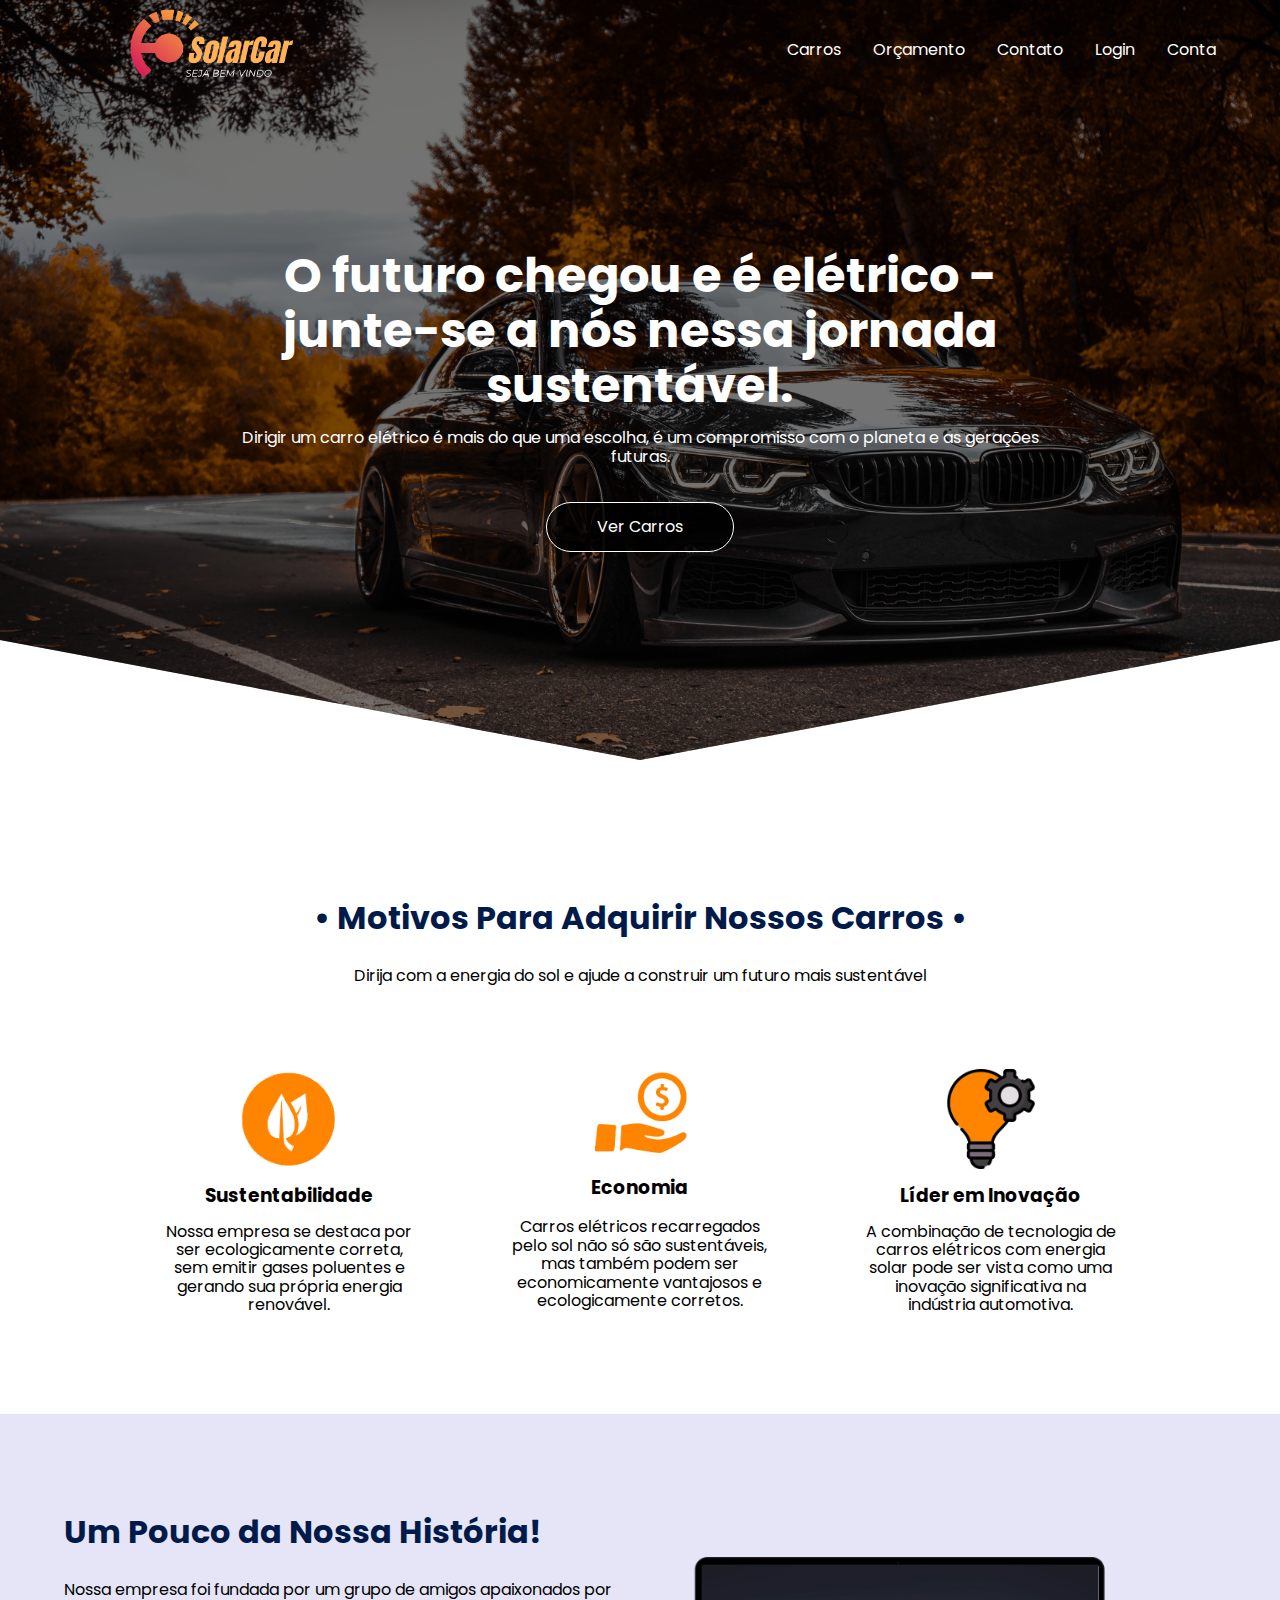
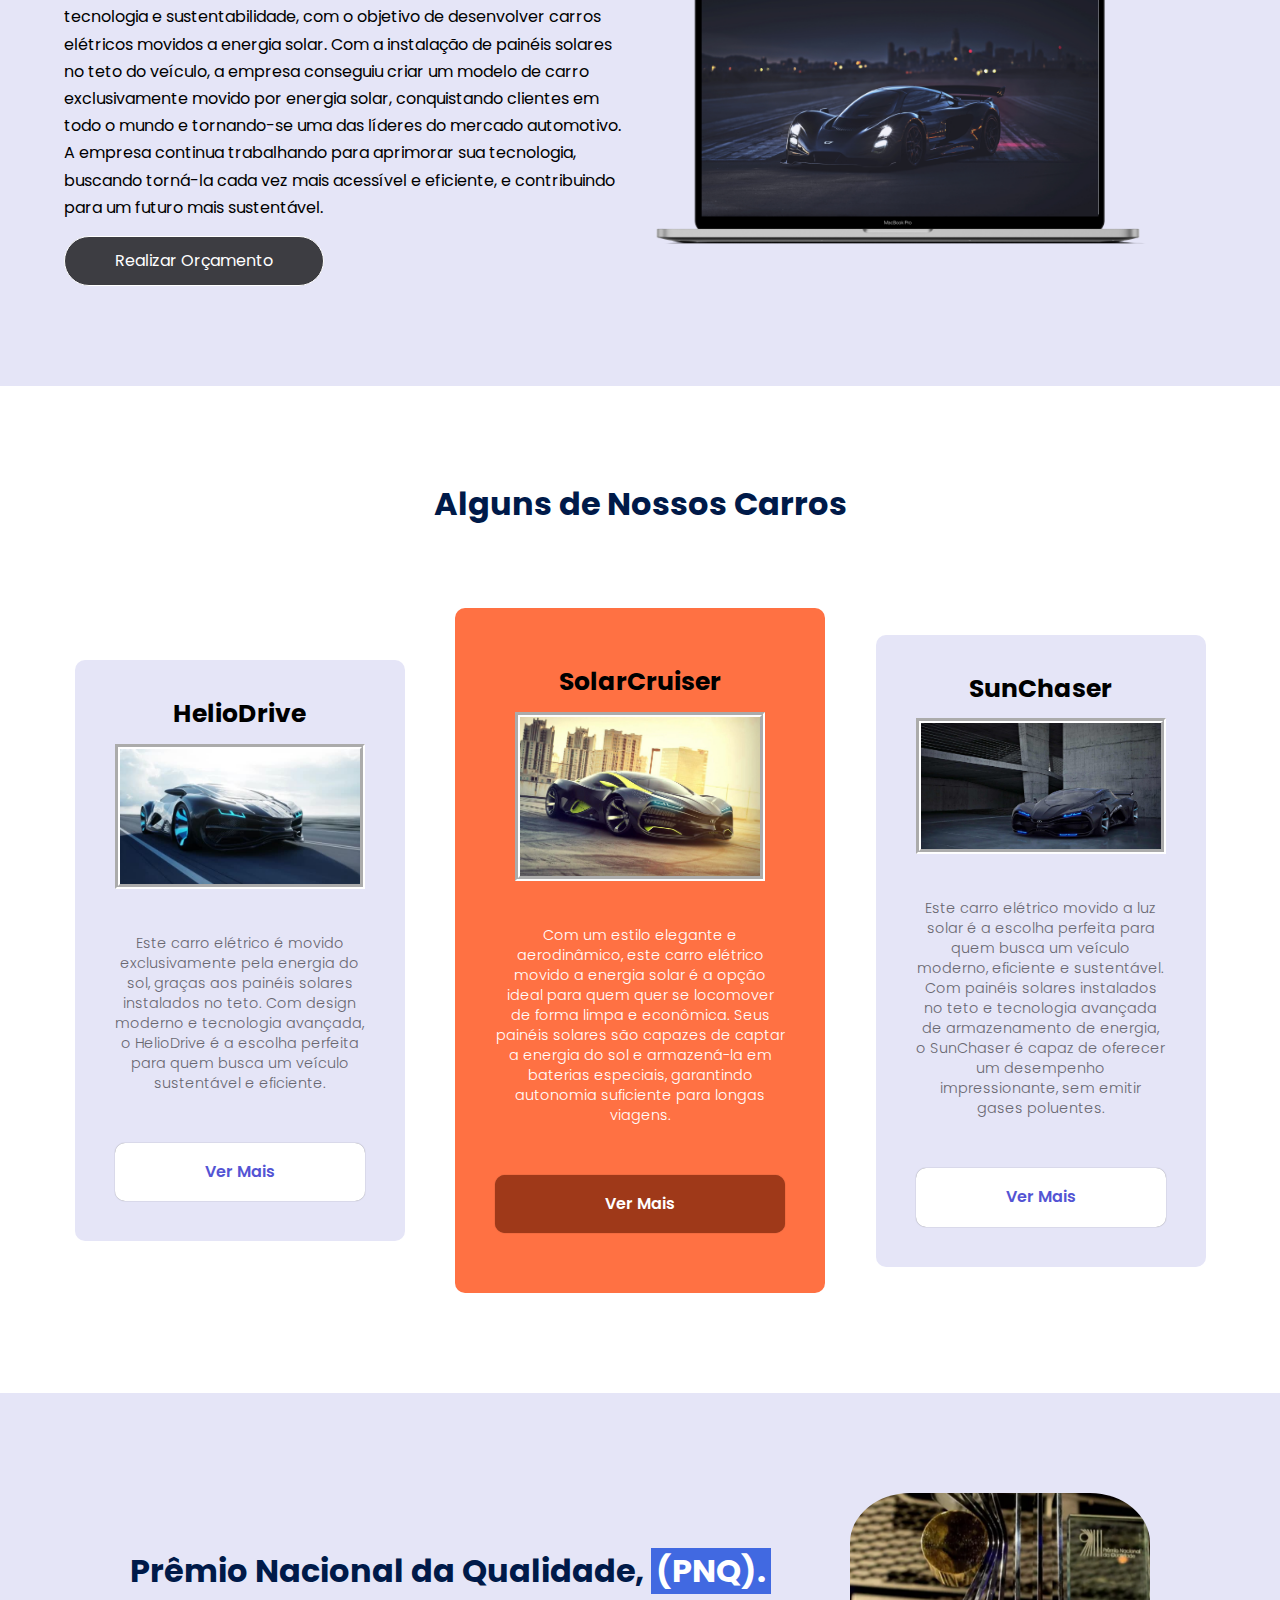
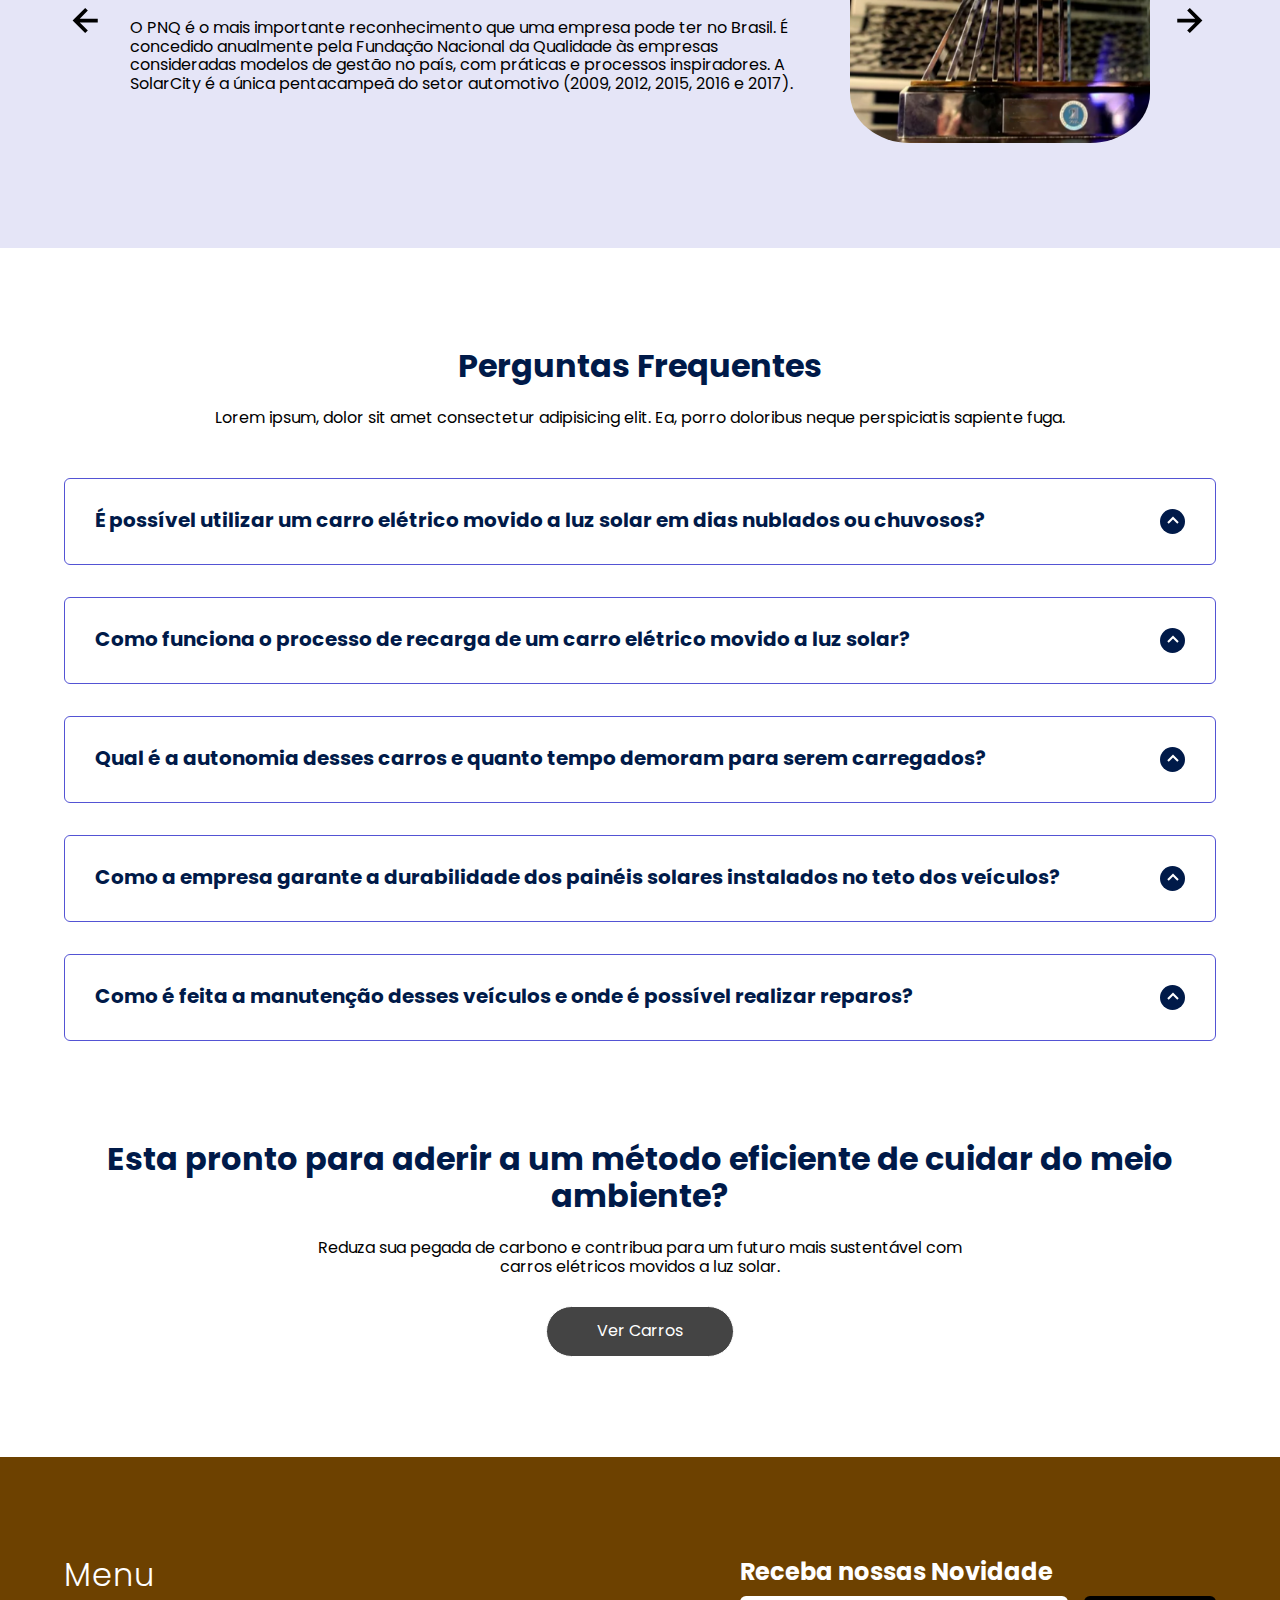
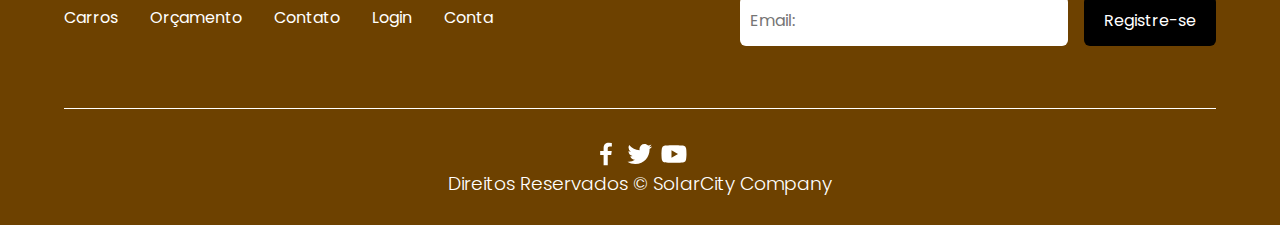
==== index.html @ 3d00c05b "SolarCity" ====
<!DOCTYPE html>
<html lang="pt-BR">

<head>
    <meta charset="UTF-8">
    <meta http-equiv="X-UA-Compatible" content="IE=edge">
    <meta name="viewport" content="width=device-width, initial-scale=1.0">
    <title>SolarCity</title>
    <link rel="shortcut icon" href="./images/icon_logo.png" type="image/x-icon">
    <link rel="stylesheet" href="./css/normalize.css">
    <link rel="stylesheet" href="./css/estilos.css">

    <meta name="theme-color" content="#2091F9">

    <meta name="title" content="SolarCar Company">
    <meta name="description"
        content="Descrição da página">
</head>

<body>

    <header class="hero">
        <nav class="nav container">
            <div class="nav__logo">
                <h2 class="nav__title">
                    <img src="/images/logo.png" width="300px" class="logo" />
                </h2>
            </div>

            <ul class="nav__link nav__link--menu">
                <li class="nav__items">
                    <a href="#" class="nav__links">Carros</a>
                </li>
                <li class="nav__items">
                    <a href="#" class="nav__links">Orçamento</a>
                </li>
                <li class="nav__items">
                    <a href="#" class="nav__links">Contato</a>
                </li>
                <li class="nav__items">
                    <a href="#" class="nav__links">Login</a>
                </li>
                <li class="nav__items">
                    <a href="#" class="nav__links">Conta</a>
                </li>

                <img src="./images/close.svg" class="nav__close">
            </ul>

            <div class="nav__menu">
                <img src="./images/menu.svg" class="nav__img">
            </div>
        </nav>

        <section class="hero__container container">
            <h1 class="hero__title">O futuro chegou e é elétrico - junte-se a nós nessa jornada sustentável.</h1>
            <p class="hero__paragraph">Dirigir um carro elétrico é mais do que uma escolha, é um compromisso com o planeta e as gerações futuras.</p>
            <a href="#" class="cta">Ver Carros</a>
        </section>
    </header>

    <main>
        <section class="container about">
            <h2 class="subtitle">• Motivos Para Adquirir Nossos Carros •</h2>
            <p class="about__paragraph">Dirija com a energia do sol e ajude a construir um futuro mais sustentável</p>

            <div class="about__main">
                <article class="about__icons">
                    <img src="./images/icon_sus.png" class="about__icon">
                    <h3 class="about__title">Sustentabilidade</h3>
                    <p class="about__paragrah"> Nossa empresa se destaca por ser ecologicamente correta, sem emitir gases poluentes e gerando sua própria energia renovável.</p>
                </article>

                <article class="about__icons">
                    <img src="./images/icon_econ.png" class="about__icon">
                    <h3 class="about__title">Economia</h3>
                    <p class="about__paragrah">Carros elétricos recarregados pelo sol não só são sustentáveis, mas também podem ser economicamente vantajosos e ecologicamente corretos.</p>
                </article>

                <article class="about__icons">
                    <img src="./images/icon_in.png" class="about__icon">
                    <h3 class="about__title">Líder em Inovação</h3>
                    <p class="about__paragrah">A combinação de tecnologia de carros elétricos com energia solar pode ser vista como uma inovação significativa na indústria automotiva.</p>
                </article>
            </div>
        </section>

        <section class="knowledge">
            <div class="knowledge__container container">
                <div class="knowledege__texts">
                    <h2 class="subtitle">Um Pouco da Nossa História!</h2>
                    <p class="knowledge__paragraph">Nossa empresa foi fundada por um grupo de amigos apaixonados por tecnologia e sustentabilidade, com o objetivo de desenvolver carros elétricos movidos a energia solar. Com a instalação de painéis solares no teto do veículo, a empresa conseguiu criar um modelo de carro exclusivamente movido por energia solar, conquistando clientes em todo o mundo e tornando-se uma das líderes do mercado automotivo. A empresa continua trabalhando para aprimorar sua tecnologia, buscando torná-la cada vez mais acessível e eficiente, e contribuindo para um futuro mais sustentável.</p>
                    <a href="#" class="cta">Realizar Orçamento</a>
                </div>

                <figure class="knowledge__picture">
                    <img src="./images/macbook.png" class="knowledge__img">
                </figure>
            </div>
        </section>

        <section class="price container">
            <h2 class="subtitle">Alguns de Nossos Carros</h2>

            <div class="price__table">
                <div class="price__element">
                    <p class="price__name">HelioDrive</p>
                    <div class="price__price">
                        <img src="/images/carroh.jpg" width="250px" />
                    </div>

                    <div class="price__items">
                        <p class="price__features">Este carro elétrico é movido exclusivamente pela energia do sol, graças aos painéis solares instalados no teto. Com design moderno e tecnologia avançada, o HelioDrive é a escolha perfeita para quem busca um veículo sustentável e eficiente.</p>
                    </div>

                    <a href="#" class="price__cta">Ver Mais</a>
                </div>


                <div class="price__element price__element--best">
                    <p class="price__name">SolarCruiser</p>
                    <div class="price__price">
                        <img src="/images/carrob.jpg" width="250px" />
                    </div>

                    <div class="price__items">
                        <p class="price__features">Com um estilo elegante e aerodinâmico, este carro elétrico movido a energia solar é a opção ideal para quem quer se locomover de forma limpa e econômica. Seus painéis solares são capazes de captar a energia do sol e armazená-la em baterias especiais, garantindo autonomia suficiente para longas viagens.</p>
                    </div>

                    <a href="#" class="price__cta">Ver Mais</a>
                </div>


                <div class="price__element">
                    <p class="price__name">SunChaser</p>
                    <div class="price__price">
                        <img src="/images/carroc.jpg" width="250px" />
                    </div>

                    <div class="price__items">
                        <p class="price__features">Este carro elétrico movido a luz solar é a escolha perfeita para quem busca um veículo moderno, eficiente e sustentável. Com painéis solares instalados no teto e tecnologia avançada de armazenamento de energia, o SunChaser é capaz de oferecer um desempenho impressionante, sem emitir gases poluentes.</p>
                    </div>

                    <a href="#" class="price__cta">Ver Mais</a>
                </div>


            </div>
        </section>

        <section class="testimony">
            <div class="testimony__container container">
                <img src="./images/leftarrow.svg" class="testimony__arrow" id="before">

                <section class="testimony__body testimony__body--show" data-id="1">
                    <div class="testimony__texts">
                        <h2 class="subtitle">Prêmio Nacional da Qualidade, <span class="testimony__course">(PNQ).</span></h2>
                        <p class="testimony__review">O PNQ é o mais importante reconhecimento que uma empresa pode ter no Brasil. É concedido anualmente pela Fundação Nacional da Qualidade às empresas consideradas modelos de gestão no país, com práticas e processos inspiradores. A SolarCity é a única pentacampeã do setor automotivo (2009, 2012, 2015, 2016 e 2017).</p>
                    </div>

                    <figure class="testimony__picture">
                        <img src="./images/premio1.png" class="testimony__img">
                    </figure>
                </section>

                <section class="testimony__body" data-id="2">
                    <div class="testimony__texts">
                        <h2 class="subtitle">Top of Business <span class="testimony__course">2009.</span></h2>
                        <p class="testimony__review">A SolarCity foi homenageada com o Prêmio Top of Business Internacional 2009, em reconhecimento ao seu expressivo crescimento e representatividade dentro de um mercado agressivo e competitivo como o automobilístico. Por sua presença global e perfil exportador, a empresa garantiu a premiação internacional. "Em um impressionante caso de empreendedorismo brasileiro, a SolarCity demonstra cada vez mais a sua força no competitivo mercado automobilístico mdundial..."</p>
                    </div>

                    <figure class="testimony__picture">
                        <img src="./images/topofbussines.PNG" class="testimony__img">
                    </figure>
                </section>


                <img src="./images/rightarrow.svg" class="testimony__arrow" id="next">
            </div>
        </section>

        <section class="questions container">
            <h2 class="subtitle">Perguntas Frequentes</h2>
            <p class="questions__paragraph">Lorem ipsum, dolor sit amet consectetur adipisicing elit. Ea, porro
                doloribus neque perspiciatis sapiente fuga.</p>

            <section class="questions__container">
                <article class="questions__padding">
                    <div class="questions__answer">
                        <h3 class="questions__title">É possível utilizar um carro elétrico movido a luz solar em dias nublados ou chuvosos?
                            <span class="questions__arrow">
                                <img src="./images/arrow.svg" class="questions__img">
                            </span>
                        </h3>

                        <p class="questions__show">Sim, é possível utilizar um carro elétrico movido a luz solar em dias nublados ou chuvosos, porém a quantidade de energia que pode ser gerada pelos painéis solares será menor. Nestes dias, o carro pode ser carregado através de uma fonte de energia elétrica convencional.</p>
                    </div>
                </article>

                <article class="questions__padding">
                    <div class="questions__answer">
                        <h3 class="questions__title">Como funciona o processo de recarga de um carro elétrico movido a luz solar?
                            <span class="questions__arrow">
                                <img src="./images/arrow.svg" class="questions__img">
                            </span>
                        </h3>

                        <p class="questions__show">O processo de recarga de um carro elétrico movido a luz solar começa com a captura da energia solar pelos painéis solares instalados no teto do veículo. Essa energia é convertida em energia elétrica e armazenada em baterias especiais. Quando o carro precisa de carga, a energia armazenada nas baterias é utilizada para alimentar o motor elétrico.</p>
                    </div>
                </article>

                <article class="questions__padding">
                    <div class="questions__answer">
                        <h3 class="questions__title">Qual é a autonomia desses carros e quanto tempo demoram para serem carregados?
                            <span class="questions__arrow">
                                <img src="./images/arrow.svg" class="questions__img">
                            </span>
                        </h3>

                        <p class="questions__show">A autonomia de um carro elétrico movido a luz solar varia de acordo com o modelo e as condições de uso. Em geral, a autonomia pode chegar a mais de 500 km em uma única carga. O tempo de carga varia de acordo com o tamanho da bateria e a capacidade dos painéis solares. Em condições ideais de luz solar, o tempo de recarga pode ser relativamente curto, em torno de 6 horas.</p>
                    </div>
                </article>


                <article class="questions__padding">
                    <div class="questions__answer">
                        <h3 class="questions__title">Como a empresa garante a durabilidade dos painéis solares instalados no teto dos veículos?
                            <span class="questions__arrow">
                                <img src="./images/arrow.svg" class="questions__img">
                            </span>
                        </h3>

                        <p class="questions__show">As empresas que produzem carros elétricos movidos a luz solar utilizam materiais de alta qualidade na fabricação dos painéis solares e realizam testes rigorosos para garantir a durabilidade e a resistência dos mesmos. Além disso, é importante realizar a manutenção regular dos painéis solares para garantir sua eficiência e prolongar sua vida útil.</p>
                    </div>
                </article>

                <article class="questions__padding">
                    <div class="questions__answer">
                        <h3 class="questions__title">Como é feita a manutenção desses veículos e onde é possível realizar reparos?
                            <span class="questions__arrow">
                                <img src="./images/arrow.svg" class="questions__img">
                            </span>
                        </h3>

                        <p class="questions__show">A manutenção de um carro elétrico movido a luz solar é semelhante à de um carro convencional, incluindo a troca de óleo e a verificação dos freios e suspensão. A diferença está na manutenção dos componentes elétricos e dos painéis solares. Geralmente, é possível realizar reparos em oficinas especializadas em veículos elétricos, que possuem os equipamentos e a expertise necessários. A empresa que produz o carro também pode oferecer serviços de manutenção e reparo em suas próprias oficinas.</p>
                    </div>
                </article>
            </section>

            <section class="questions__offer">
                <h2 class="subtitle">Esta pronto para aderir a um método eficiente de cuidar do meio ambiente?</h2>
                <p class="questions__copy">Reduza sua pegada de carbono e contribua para um futuro mais sustentável com carros elétricos movidos a luz solar.</p>
                <a href="#" class="cta">Ver Carros</a>
            </section>
        </section>
    </main>

    <footer class="footer">
        <section class="footer__container container">
            <nav class="nav nav--footer">
                <h2 class="footer__title">Menu</h2>

                <ul class="nav__link nav__link--footer">
                    <li class="nav__items">
                        <a href="#" class="nav__links">Carros</a>
                    </li>
                    <li class="nav__items">
                        <a href="#" class="nav__links">Orçamento</a>
                    </li>
                    <li class="nav__items">
                        <a href="#" class="nav__links">Contato</a>
                    </li>
                    <li class="nav__items">
                        <a href="#" class="nav__links">Login</a>
                    </li>
                    <li class="nav__items">
                        <a href="#" class="nav__links">Conta</a>
                    </li>
                </ul>
            </nav>

            <form class="footer__form" action="" method="POST">
                <h2 class="footer__newsletter">Receba nossas Novidade</h2>
                <div class="footer__inputs">
                    <input type="email" placeholder="Email:" class="footer__input" name="_replyto">
                    <input type="submit" value="Registre-se" class="footer__submit">
                </div>
            </form>
        </section>

        <section class="footer__copy container">
            <div class="footer__social">
                <a href="#" class="footer__icons"><img src="./images/facebook.svg" class="footer__img"></a>
                <a href="#" class="footer__icons"><img src="./images/twitter.svg" class="footer__img"></a>
                <a href="#" class="footer__icons"><img src="./images/youtube.svg" class="footer__img"></a>
            </div>

            <h3 class="footer__copyright">Direitos Reservados &copy; SolarCity Company</h3>
        </section>
    </footer>

    <script src="./js/slider.js"></script>
    <script src="./js/questions.js"></script>
    <script src="./js/menu.js"></script>
</body>

</html>
---- css/estilos.css ----
@import url('https://fonts.googleapis.com/css2?family=Poppins:wght@300;400;600;700&display=swap');

:root {
    --padding-container: 100px 0;
    --color-title: #001A49;
}

body {
    font-family: 'Poppins', sans-serif;
}
.logo {
    margin-top: 10px;
}

.container {
    width: 90%;
    max-width: 1200px;
    margin: 0 auto;
    overflow: hidden;
    padding: var(--padding-container);
}

.hero {
    width: 100%;
    height: 100vh;
    min-height: 600px;
    max-height: 800px;
    position: relative;
    display: grid;
    grid-template-rows: 100px 1fr;
    color: #fff;
}

.hero::before {
    content: "";
    position: absolute;
    top: 0;
    left: 0;
    width: 100%;
    height: 100%;
    background-image: linear-gradient(180deg, #0000008c 0%, #0000008c 100%), url('../images/carro.jpg');
    background-size: cover;
    clip-path: polygon(0 0, 100% 0, 100% 80%, 50% 95%, 0 80%);
    z-index: -1;
}


/* Nav */

.nav {
    --padding-container: 0;
    height: 100%;
    display: flex;
    align-items: center;
}

.nav__title {
    font-weight: 300;
}

.nav__link {
    margin-left: auto;
    padding: 0;
    display: grid;
    grid-auto-flow: column;
    grid-auto-columns: max-content;
    gap: 2em;
}

.nav__items {
    list-style: none;
}

.nav__links {
    color: #fff;
    text-decoration: none;
}

.nav__menu {
    margin-left: auto;
    cursor: pointer;
    display: none;
}

.nav__img {
    display: block;
    width: 30px;
}


.nav__close {
    display: var(--show, none);
}


/* Hero container */

.hero__container {
    max-width: 800px;
    --padding-container: 0;
    display: grid;
    grid-auto-rows: max-content;
    align-content: center;
    gap: 1em;
    padding-bottom: 100px;
    text-align: center;
}

.hero__title {
    font-size: 3rem;
}

.hero__paragraph {
    margin-bottom: 20px;
}

.cta {
    display: inline-block;
    background-color: rgba(0, 0, 0, 0.733);
    justify-self: center;
    color: #fff;
    text-decoration: none;
    padding: 15px 50px;
    border-radius: 32px;
    border: 1px double white;
}
.cta:hover {
    background-color: white;
    color: black;
    border: 1px double black;
    font-weight: bold;
}

/* About */

.about {
    text-align: center;
}

.subtitle {
    color: var(--color-title);
    font-size: 2rem;
    margin-bottom: 25px;
}


.about__paragraph {
    line-height: 1.7;
}

.about__main {
    padding-top: 80px;
    display: grid;
    width: 90%;
    margin: 0 auto;
    gap: 1em;
    overflow: hidden;
    grid-template-columns: repeat(auto-fit, minmax(260px, auto));
}


.about__icons {
    display: grid;
    gap: 1em;
    justify-items: center;
    width: 260px;
    overflow: hidden;
    margin: 0 auto;
}

.about__icon {
    width: 100px;
}

/* Knowledge */

.knowledge {
    background-color: #e5e5f7;
    background-image: radial-gradient(#444cf7 0.5px, transparent 0.5px), radial-gradient(#444cf7 0.5px, #e5e5f7 0.5px);
    background-size: 20px 20px;
    background-position: 0 0, 10px 10px;
    overflow: hidden;
}

.knowledge__container{
    display: grid;
    grid-template-columns: 1fr 1fr;
    gap: 1em;
    align-items: center;
}

.knowledge__picture{
    max-width: 500px;
}

.knowledge__paragraph{
    line-height: 1.7;
    margin-bottom: 15px;
}

.knowledge__img{
    width: 100%;
    display: block;
}

/* price */

.price{
    text-align: center;
}

.price__table{
    padding-top: 60px;
    display: flex;
    flex-wrap: wrap;
    gap: 2.5em;
    justify-content: space-evenly;
    align-items: center;
}

.price__element{
    background-color: #e5e5f7;
    text-align: center;
    border-radius: 10px;
    width: 330px;
    padding: 40px;
    --color-plan: #696871;
    --color-price: #1D293F;
    --bg-cta: #fff;
    --color-cta: #5454D4;
    --color-items: #696871;
}

.price__element--best{
    width: 370px;
    padding: 60px 40px;
    background-color: #FF7143;
    --color-plan: rgb(255 255 255 / 75%);
    --color-price: #fff;
    --bg-cta: #9F3919;
    --color-cta: #FFF;
    --color-items: #fff;
}


.price__name{
    color: black;
    margin-bottom: 15px;
    font-weight: 300;
    font-size: 25px;
    font-weight: bold;
}

.price__price{
    font-size: 2.5rem;
    color: var(--color-price);
}
.price__price img{
    border: 5px groove white;
}

.price__items{
    margin-top: 35px;
    display: grid;
    gap: 1em;
    line-height: 20px;
    font-weight: 300;
    font-size: 0.9rem;
    margin-bottom: 50px;
    color: var(--color-items);
}

.price__cta{
    display: block;
    padding: 20px 0;
    border-radius: 10px;
    text-decoration: none;
    background-color: var(--bg-cta);
    font-weight: 600;
    color: var(--color-cta);
    box-shadow: 0 0 1px rgba(0, 0, 0, .5);
}

/* Testimony */

.testimony{
    background-color: #e5e5f7;
}

.testimony__container{
    display: grid;
    grid-template-columns: 50px 1fr 50px;
    gap: 1em;
    align-items: center;
}

.testimony__body{
    display: grid;
    grid-template-columns: 1fr max-content;
    justify-content: space-between;
    align-items: center;
    gap: 2em;
    grid-column: 2/3;
    grid-row: 1/2;
    opacity: 0;
    pointer-events: none;
}


.testimony__body--show{
    pointer-events: unset;
    opacity: 1;
    transition: opacity 1.5s ease-in-out;
}

.testimony__img{
    width: 300px;
    height: 250px;
    border-radius: 20%;
    object-fit: cover;
    object-position: center;
}

.testimony__texts{
    max-width: 700px;
}

.testimony__course{
    background-color: royalblue;
    color: #fff;
    display: inline-block;
    padding: 5px;
}

.testimony__arrow{
    width: 90%;
    cursor: pointer;
}

/* Questions */

.questions{
    text-align: center;
}

.questions__container{
    display: grid;
    gap: 2em;
    padding-top: 50px;
    padding-bottom: 100px;
}

.questions__padding{
    padding: 0;
    transition: padding .3s;
    border: 1px solid #5454D4;
    border-radius: 6px;
}

.questions__padding--add{
    padding-bottom: 30px;
}

.questions__answer{
    padding: 0 30px 0;
    overflow: hidden;
}

.questions__title{
    text-align: left;
    display: flex;
    font-size: 20px;
    padding: 30px 0 30px;
    cursor: pointer;
    color: var(--color-title);
    justify-content: space-between;
}

.questions__arrow{
    border-radius: 50%;
    background-color: var(--color-title);
    width: 25px;
    height: 25px;
    display: flex;
    justify-content: center;
    align-items: center;
    align-self: flex-end;
    margin-left: 10px;
    transition:  transform .3s;
}

.questions__arrow--rotate{
    transform: rotate(180deg);
}

.questions__show{
    text-align: left;
    height: 0;
    transition: height .3s;
}

.questions__img{
    display: block;
}

.questions__copy{
    width: 60%;
    margin: 0 auto;
    margin-bottom: 30px;
}

/* Footer */

.footer{
    background-color: rgb(109, 65, 0);
}

.footer__title{
    font-weight: 300;
    font-size: 2rem;
    margin: 0;
}

.footer__title, .footer__newsletter{
    color: #fff;
}


.footer__container{
    display: flex;
    justify-content: space-between;
    align-items: center;
    border-bottom: 1px solid #fff;
    padding-bottom: 60px;
}

.nav--footer{
    padding-bottom: 20px;
    display: grid;
    gap: 1em;
    grid-auto-flow: row;
    height: 100%;
}

.nav__link--footer{
    display: flex;
    margin: 0;
    margin-right: 20px;
    flex-wrap: wrap;
}

.footer__inputs{
    margin-top: 10px;
    display: flex;
    overflow: hidden;
}

.footer__input{
    background-color: #fff;
    height: 50px;
    display: block;
    padding-left: 10px;
    border-radius: 6px;
    font-size: 1rem;
    outline: none;
    border: none;
    margin-right: 16px;
}

.footer__submit{
    margin-left: auto;
    display: inline-block;
    height: 50px;
    padding: 0 20px ;
    background-color: black;
    border: none;
    font-size: 1rem;
    color: #fff;
    border-radius: 6px;
    cursor: pointer;
}

.footer__copy{
    --padding-container: 30px 0;
    text-align: center;
    color: #fff;
}

.footer__copyright{
    font-weight: 300;
}

.footer__icons{
    margin-bottom: 10px;
}

.footer__img{
    width: 30px;
}

/* Media queries */

@media (max-width:800px){
    .nav__menu{
        display: block;
    }

    .nav__link--menu{
        position: fixed;
        background-color: #000;
        top: 0;
        left: 0;
        height: 100%;
        width: 100%;
        display: flex;
        flex-direction: column;
        justify-content: space-evenly;
        align-items: center;
        z-index: 100;
        opacity: 0;
        pointer-events: none;
        transition: .7s opacity;
    }

    .nav__link--show{
        --show: block;
        opacity:1 ;
        pointer-events: unset;
    }

    .nav__close{
        position: absolute;
        top: 30px;
        right: 30px;
        width: 30px;
        cursor: pointer;
    }

    .hero__title{
        font-size: 2.5rem;
    }


    .about__main{
        gap: 2em;
    }

    .about__icons:last-of-type{
        grid-column: 1/-1;
    }


    .knowledge__container{
        grid-template-columns: 1fr;
        grid-template-rows: max-content 1fr;
        gap: 3em;
        text-align: center;
    }

    .knowledge__picture{
        grid-row: 1/2;
        justify-self: center;
    }

    .testimony__container{
        grid-template-columns: 30px 1fr 30px;
    }

    .testimony__body{
        grid-template-columns: 1fr;
        grid-template-rows: max-content max-content;
        gap: 3em;
        justify-items:center ;
    }


    .testimony__img{
        width: 200px;
        height: 200px;
        
    }

    .questions__copy{
        width: 100%;
    }

    .footer__container{
        flex-wrap: wrap;
    }

    .nav--footer{
        width: 100%;
        justify-items: center;
    }

    .nav__link--footer{
        width: 100%;
        justify-content: space-evenly;
        margin: 0;
    }

    .footer__form{
        width: 100%;
        justify-content: space-evenly;
    }

    .footer__input{
        flex: 1;
    }

}

@media (max-width:600px){
    .hero__title{
        font-size: 2rem;
    }

    .hero__paragraph{
        font-size: 1rem;
    }

    .subtitle{
        font-size: 1.8rem;
    }

    .price__element{
        width: 90%;
    }

    .price__element--best{
        width: 90%;
        /* padding: 40px; */
    }

    .price__price{
        font-size: 2rem;
    }

    .testimony{
        --padding-container: 60px 0;
    }

    .testimony__container{
        grid-template-columns: 28px 1fr 28px;
        gap: .9em;
    }

    .testimony__arrow{
        width: 100%;
    }

    .testimony__course{
        margin-top: 15px;
    }

    .questions__title{
        font-size: 1rem;
    }

    .footer__title{
        justify-self: start;
        margin-bottom: 15px;
    }

    .nav--footer{
        padding-bottom: 60px;
    }

    .nav__link--footer{
        justify-content: space-between;
    }

    .footer__inputs{
        flex-wrap: wrap;
    }

    .footer__input{
        flex-basis: 100%;
        margin: 0;
        margin-bottom: 16px;
    }

    .footer__submit{
        margin-right: auto;
        margin-left: 0;
        

        /* 
        margin:0;
        width: 100%;
        */
    }
}
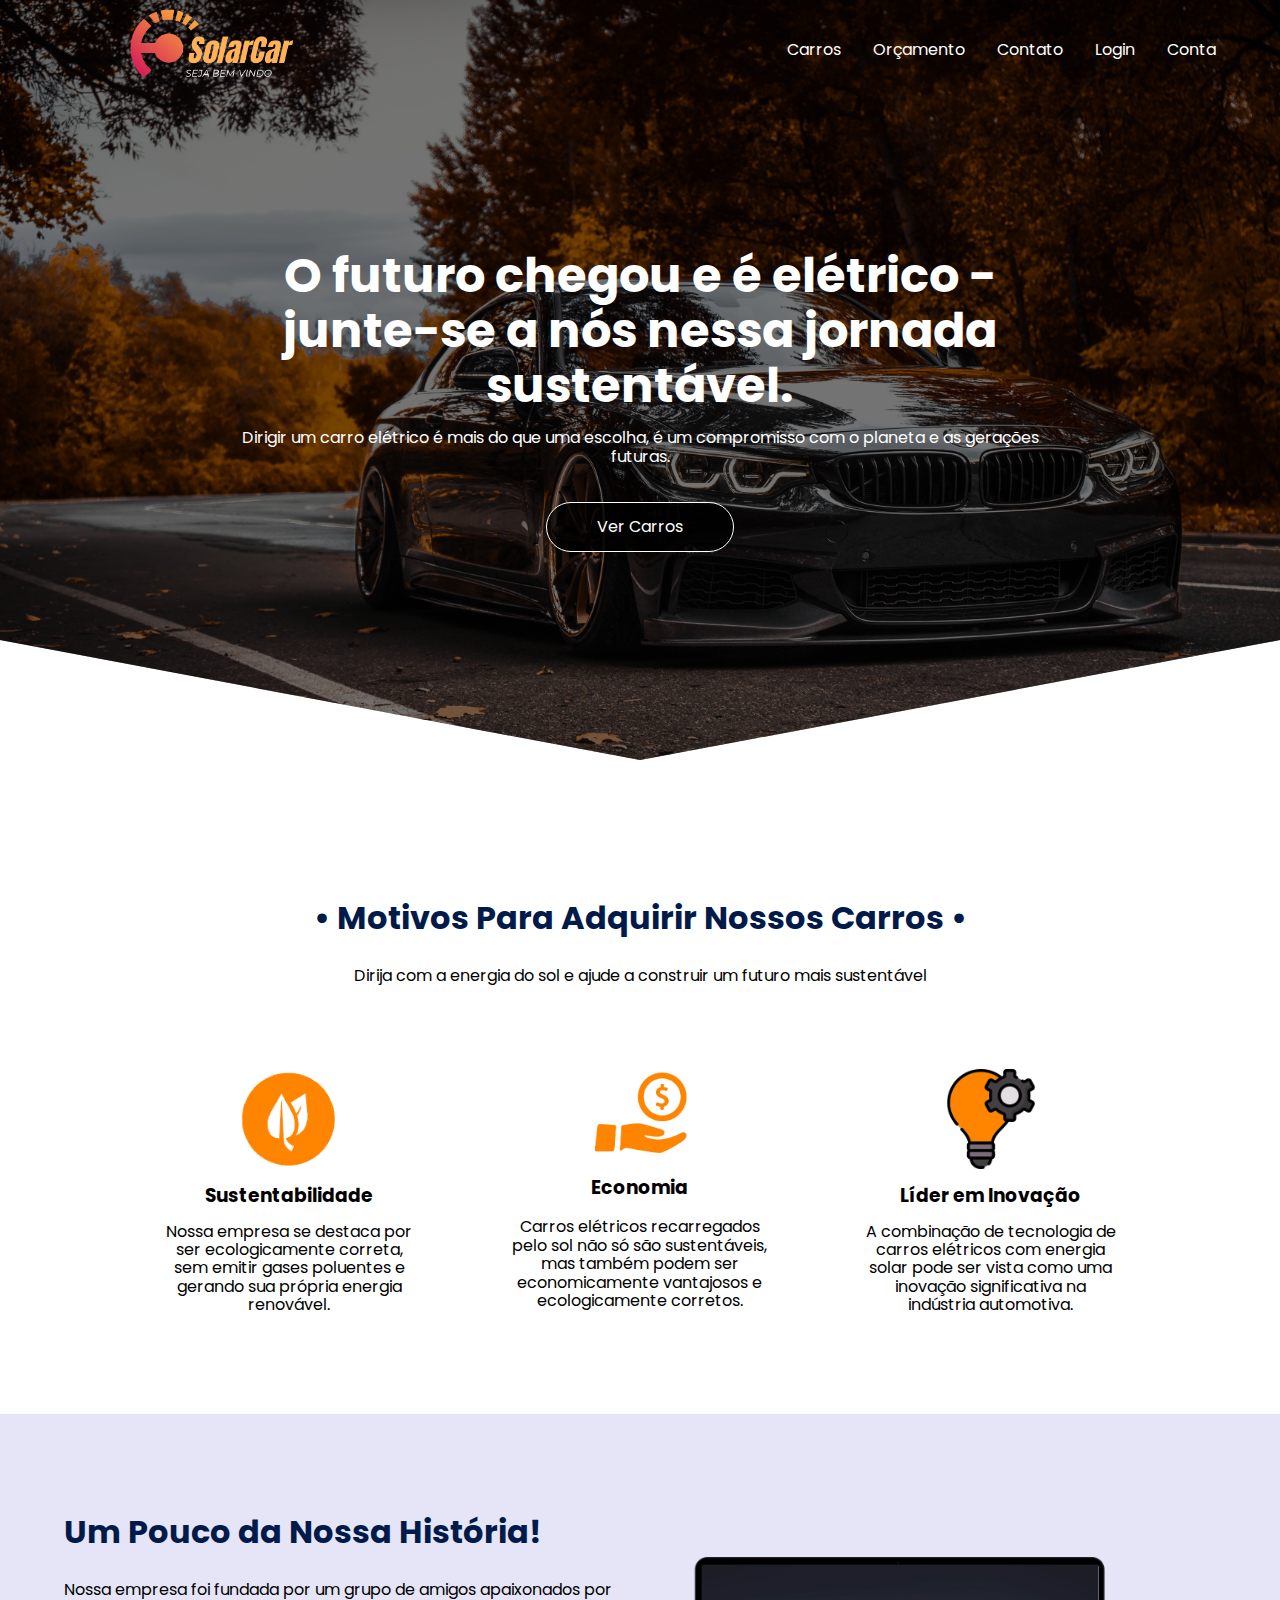
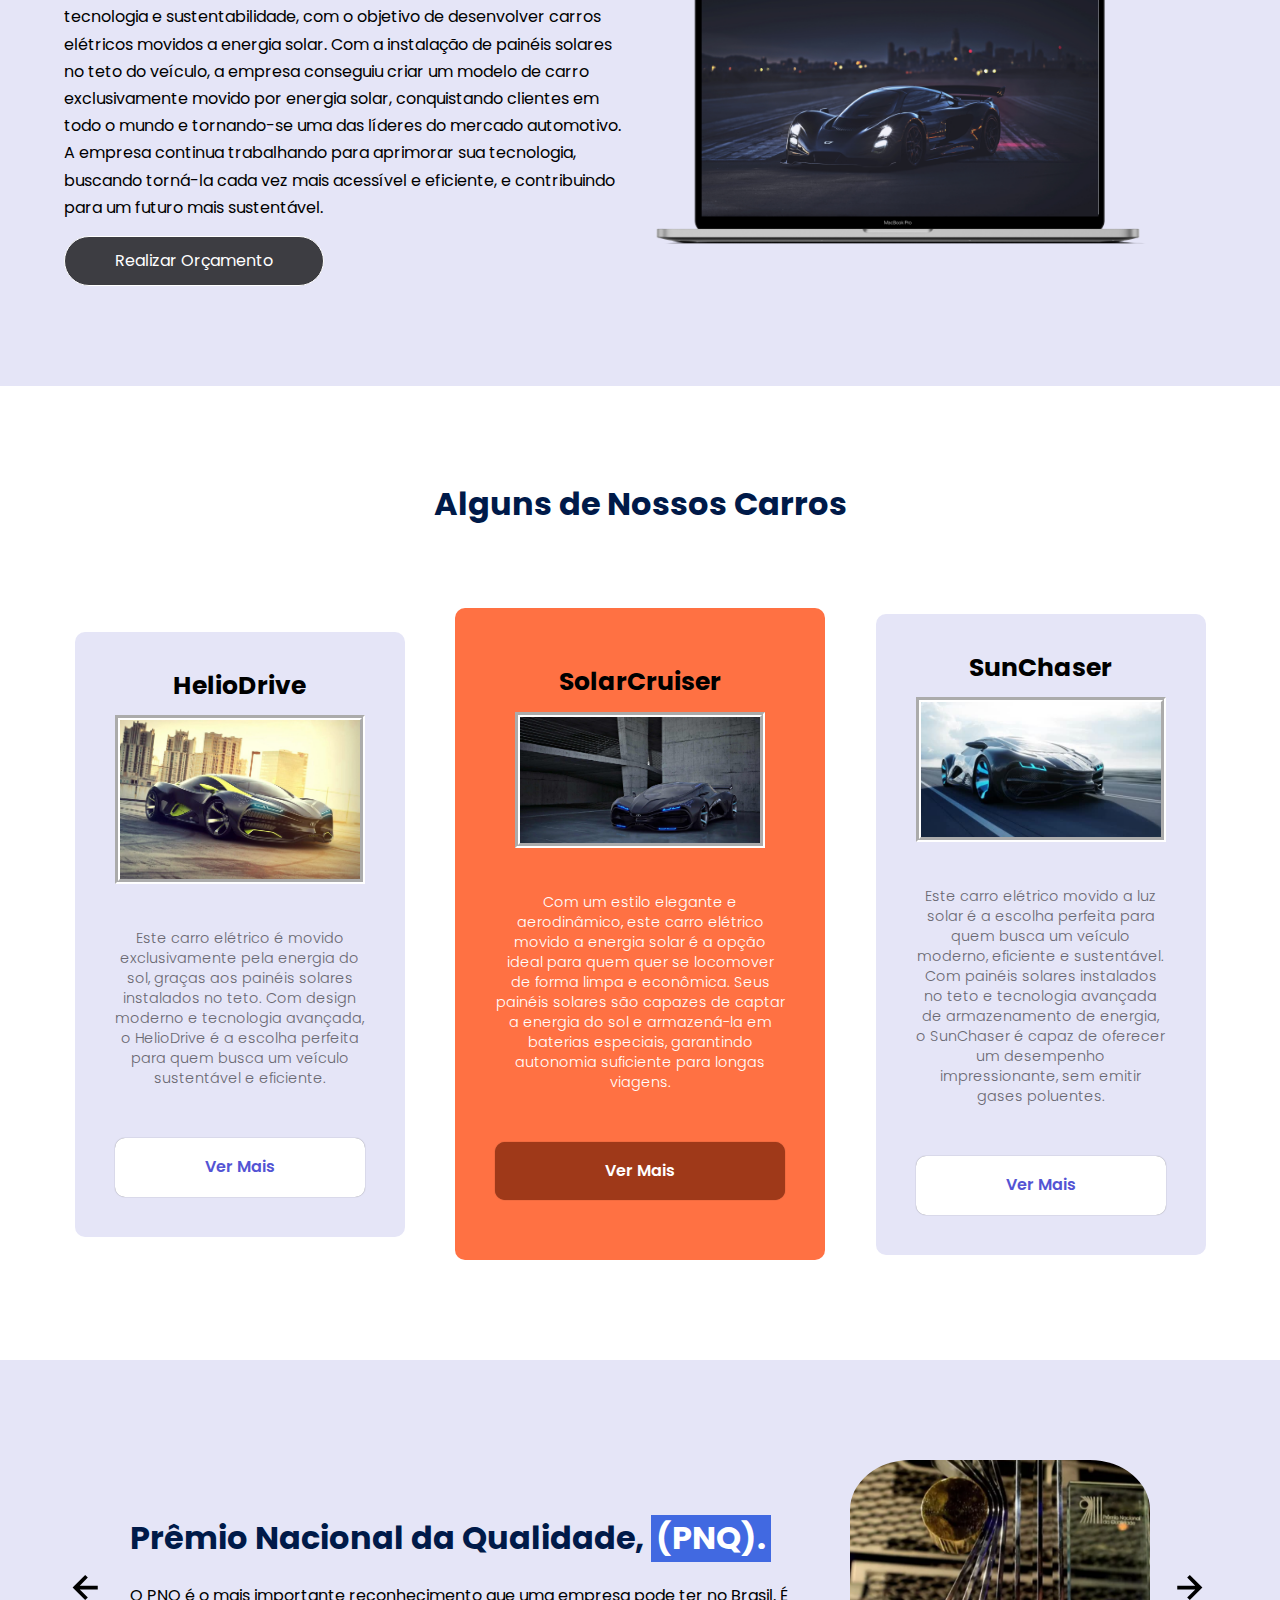
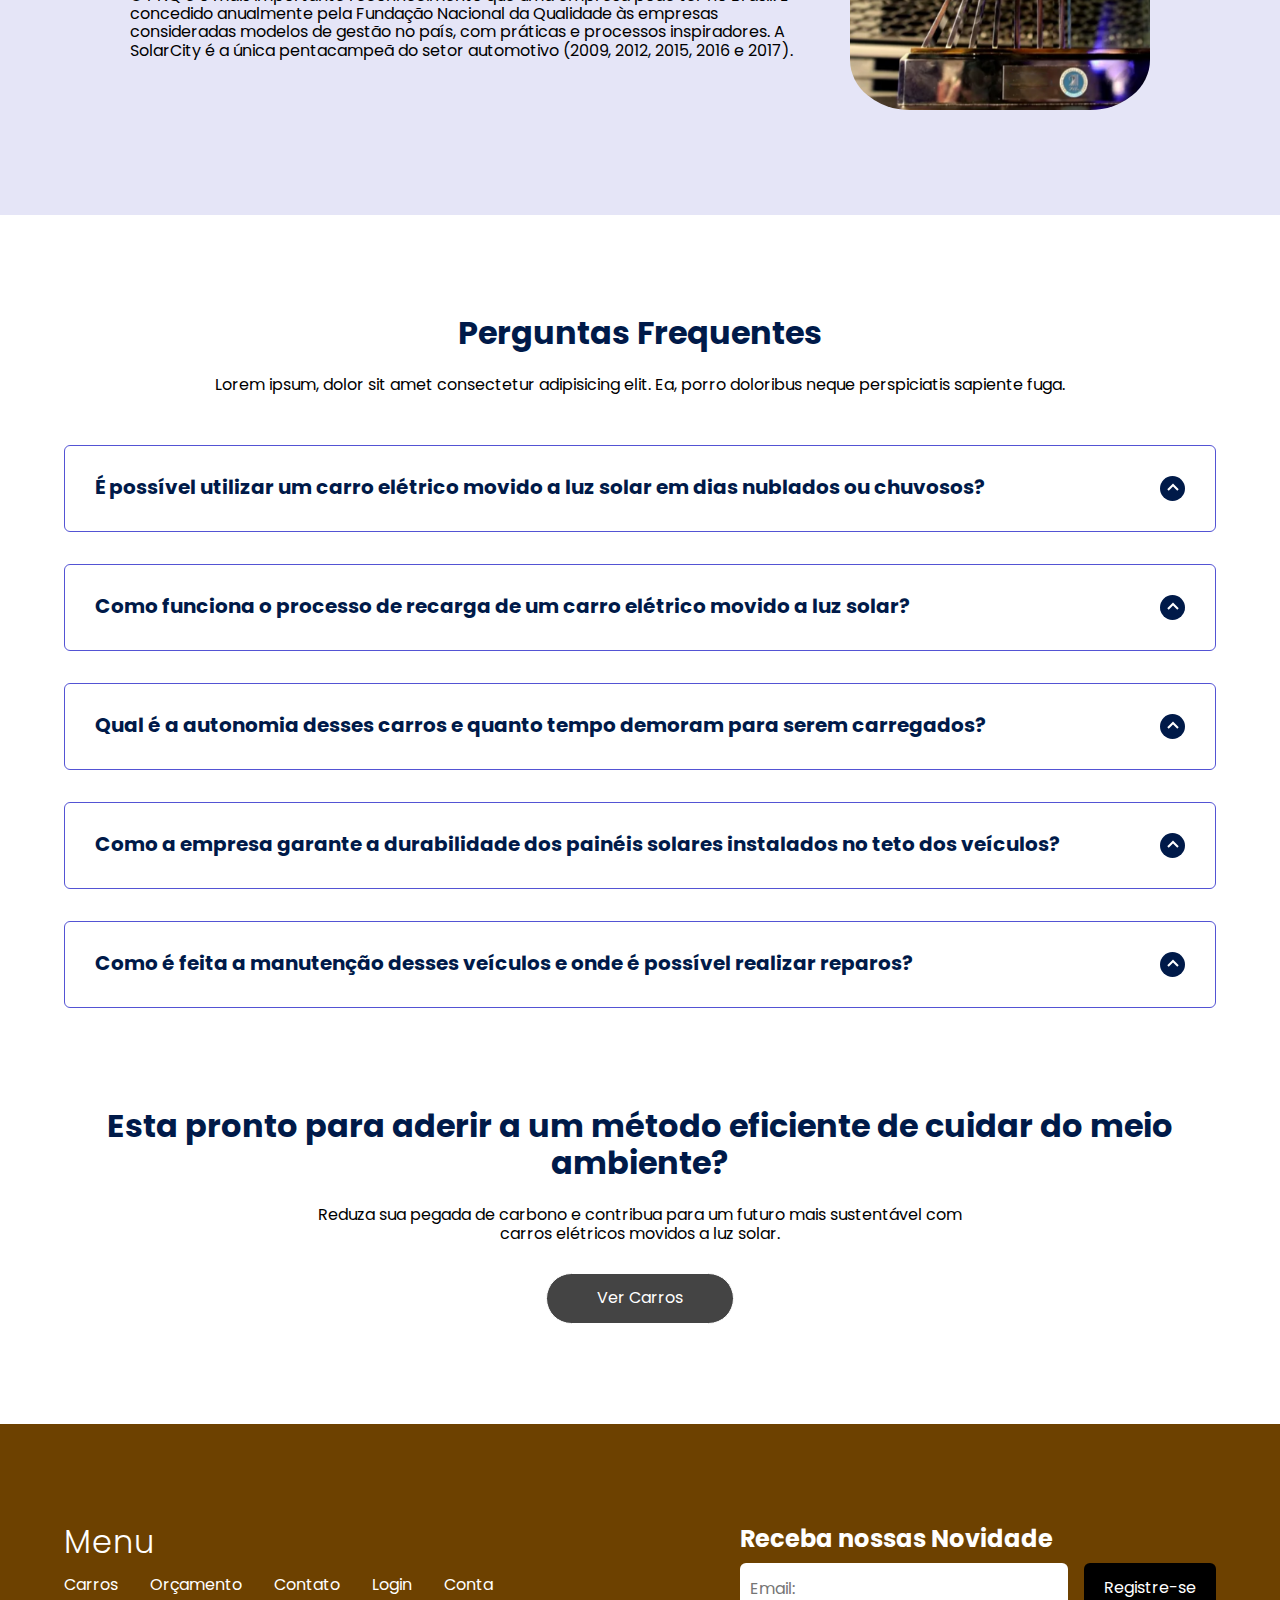
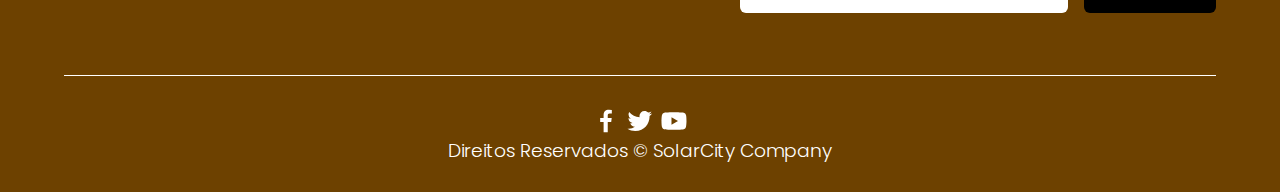
==== commit 1d08ffd9: "imag" ====
--- a/index.html
+++ b/index.html
@@ -23,7 +23,7 @@
         <nav class="nav container">
             <div class="nav__logo">
                 <h2 class="nav__title">
-                    <img src="/images/logo.png" width="300px" class="logo" />
+                    <img src="logo.png" width="300px" class="logo" />
                 </h2>
             </div>
 
@@ -106,7 +106,7 @@
                 <div class="price__element">
                     <p class="price__name">HelioDrive</p>
                     <div class="price__price">
-                        <img src="/images/carroh.jpg" width="250px" />
+                        <img src="carrob.jpg" width="250px" />
                     </div>
 
                     <div class="price__items">
@@ -120,7 +120,7 @@
                 <div class="price__element price__element--best">
                     <p class="price__name">SolarCruiser</p>
                     <div class="price__price">
-                        <img src="/images/carrob.jpg" width="250px" />
+                        <img src="carroc.jpg" width="250px" />
                     </div>
 
                     <div class="price__items">
@@ -134,7 +134,7 @@
                 <div class="price__element">
                     <p class="price__name">SunChaser</p>
                     <div class="price__price">
-                        <img src="/images/carroc.jpg" width="250px" />
+                        <img src="carroh.jpg" width="250px" />
                     </div>
 
                     <div class="price__items">
